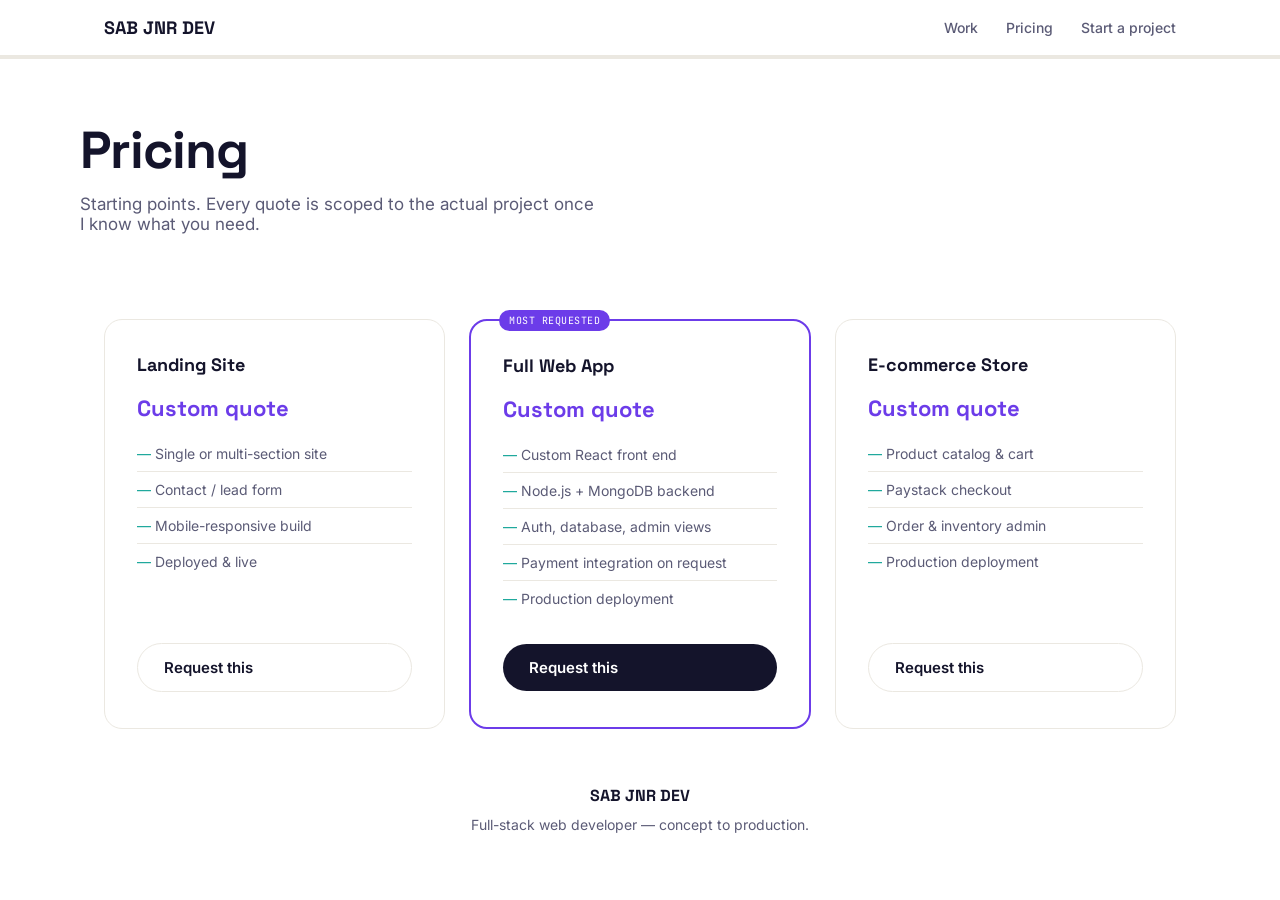
==== pricing.html @ 52405aba "commit all" ====
<!DOCTYPE html>
<html lang="en">
<head>
<meta charset="UTF-8">
<meta name="viewport" content="width=device-width, initial-scale=1.0">
<title>Pricing — SAB JNR DEV</title>
<link rel="preconnect" href="https://fonts.googleapis.com">
<link href="https://fonts.googleapis.com/css2?family=Space+Grotesk:wght@500;700&family=Inter:wght@400;500;600&family=JetBrains+Mono:wght@400;500&display=swap" rel="stylesheet">
<link rel="stylesheet" href="style.css">
</head>
<body>

<nav>
  <div class="nav-inner">
    <a href="index.html" class="brand" style="text-decoration:none;">SAB JNR DEV</a>
    <div class="nav-links">
      <a href="work.html">Work</a>
      <a href="pricing.html">Pricing</a>
      <a href="request.html">Start a project</a>
    </div>
  </div>
  <div class="pipeline-track"><div class="pipeline-fill" id="scrollFill"></div></div>
</nav>

<header class="page-hero wrap">
  <h1>Pricing</h1>
  <p class="lead">Starting points. Every quote is scoped to the actual project once I know what you need.</p>
</header>

<section class="wrap" style="padding-top:8px;">
  <div class="pricing-grid">
    <div class="price-card">
      <h3>Landing Site</h3>
      <div class="price">Custom quote</div>
      <ul>
        <li>Single or multi-section site</li>
        <li>Contact / lead form</li>
        <li>Mobile-responsive build</li>
        <li>Deployed & live</li>
      </ul>
      <a href="request.html" class="btn btn-ghost">Request this</a>
    </div>
    <div class="price-card featured">
      <h3>Full Web App</h3>
      <div class="price">Custom quote</div>
      <ul>
        <li>Custom React front end</li>
        <li>Node.js + MongoDB backend</li>
        <li>Auth, database, admin views</li>
        <li>Payment integration on request</li>
        <li>Production deployment</li>
      </ul>
      <a href="request.html" class="btn btn-primary">Request this</a>
    </div>
    <div class="price-card">
      <h3>E-commerce Store</h3>
      <div class="price">Custom quote</div>
      <ul>
        <li>Product catalog & cart</li>
        <li>Paystack checkout</li>
        <li>Order & inventory admin</li>
        <li>Production deployment</li>
      </ul>
      <a href="request.html" class="btn btn-ghost">Request this</a>
    </div>
  </div>
</section>

<footer>
  <div class="brand">SAB JNR DEV</div>
  <p>Full-stack web developer — concept to production.</p>
</footer>

<script src="script.js"></script>
</body>
</html>
---- style.css ----
:root{
  --bg:#FFFFFF;
  --bg-alt:#FCFAF6;
  --ink:#14142B;
  --ink-soft:#5B5B76;
  --violet:#6C3CE9;
  --violet-soft:#EFE7FD;
  --coral:#FF5A3C;
  --coral-soft:#FFE9E3;
  --teal:#0FA396;
  --teal-soft:#DFF6F3;
  --yellow:#FFC93C;
  --yellow-soft:#FFF6DD;
  --line:#EBE8E1;
  --radius:18px;
}
*{box-sizing:border-box;}
html{scroll-behavior:smooth;}
body{
  margin:0;
  background:var(--bg);
  color:var(--ink);
  font-family:'Inter',sans-serif;
  -webkit-font-smoothing:antialiased;
}
h1,h2,h3{font-family:'Space Grotesk',sans-serif;margin:0;line-height:1.05;}
.mono{font-family:'JetBrains Mono',monospace;}
a{color:inherit;}
.wrap{max-width:1120px;margin:0 auto;padding:0 24px;}
section{padding:104px 0;}
@media (max-width:640px){ section{padding:64px 0;} }

/* NAV + pipeline signature */
nav{
  position:sticky;top:0;z-index:50;background:rgba(255,255,255,.88);backdrop-filter:blur(10px);
  border-bottom:1px solid var(--line);
}
.nav-inner{display:flex;align-items:center;justify-content:space-between;padding:16px 24px;max-width:1120px;margin:0 auto;}
.brand{font-family:'Space Grotesk';font-weight:700;font-size:18px;}
.nav-links{display:flex;gap:28px;font-size:14px;font-weight:500;}
.nav-links a{text-decoration:none;color:var(--ink-soft);transition:color .15s;}
.nav-links a:hover{color:var(--ink);}
.pipeline-track{height:3px;width:100%;background:var(--line);position:relative;overflow:hidden;}
.pipeline-fill{height:100%;width:0%;background:var(--violet);transition:width .1s linear;}
@media (max-width:640px){ .nav-links{display:none;} }

/* HERO */
.hero{padding-top:72px;padding-bottom:48px;}
.eyebrow{
  display:inline-flex;align-items:center;gap:8px;font-family:'JetBrains Mono';font-size:12px;
  color:var(--violet);background:var(--violet-soft);padding:6px 12px;border-radius:100px;margin-bottom:24px;
}
.eyebrow .dot{width:6px;height:6px;border-radius:50%;background:var(--teal);animation:blink 1.6s infinite;}
@keyframes blink{0%,100%{opacity:1;}50%{opacity:.25;}}
.hero h1{font-size:clamp(38px,6vw,72px);font-weight:700;letter-spacing:-.02em;max-width:820px;}
.hero h1 .accent{color:var(--violet);}
.hero p.lead{font-size:19px;color:var(--ink-soft);max-width:560px;margin-top:20px;}
.hero-cta{display:flex;gap:14px;margin-top:36px;flex-wrap:wrap;}
.btn{
  font-family:'Inter';font-weight:600;font-size:15px;padding:14px 26px;border-radius:100px;border:none;cursor:pointer;
  text-decoration:none;display:inline-flex;align-items:center;gap:8px;transition:transform .15s ease;
}
.btn:hover{transform:translateY(-2px);}
.btn-primary{background:var(--ink);color:#fff;}
.btn-ghost{background:#fff;color:var(--ink);border:1.5px solid var(--line);}

/* Pipeline stage bar (signature element) */
.stages{display:flex;gap:0;margin-top:64px;border-top:1px solid var(--line);border-bottom:1px solid var(--line);overflow-x:auto;}
.stage{flex:1;min-width:120px;padding:18px 16px;border-right:1px solid var(--line);}
.stage:last-child{border-right:none;}
.stage .num{font-family:'JetBrains Mono';font-size:11px;color:var(--violet);}
.stage .label{font-family:'Space Grotesk';font-weight:700;font-size:14px;margin-top:6px;}

/* SECTION HEADS */
.head-tag{font-family:'JetBrains Mono';font-size:12px;color:var(--ink-soft);text-transform:uppercase;letter-spacing:.06em;}
.head-title{font-size:clamp(28px,4vw,40px);margin-top:0;max-width:600px;}

/* SERVICES */
.services-grid{display:grid;grid-template-columns:repeat(3,1fr);gap:24px;margin-top:44px;}
@media (max-width:900px){ .services-grid{grid-template-columns:1fr 1fr;} }
@media (max-width:600px){ .services-grid{grid-template-columns:1fr;} }
.service-card{border-radius:var(--radius);padding:36px 32px;position:relative;overflow:hidden;background:var(--bg-alt);border:1px solid var(--line);}
.service-card h3{font-size:21px;margin-bottom:12px;}
.service-card p{color:var(--ink-soft);font-size:15px;line-height:1.6;margin:0;}
.service-card .tag{font-family:'JetBrains Mono';font-size:11px;display:inline-block;margin-bottom:18px;padding:5px 12px;border-radius:100px;}
.sc-violet .tag{background:var(--violet-soft);color:var(--violet);}
.sc-coral .tag{background:var(--coral-soft);color:var(--coral);}
.sc-teal .tag{background:var(--teal-soft);color:var(--teal);}
.sc-yellow .tag{background:var(--yellow-soft);color:#966b00;}

/* PORTFOLIO */
.portfolio-list{display:flex;flex-direction:column;gap:20px;margin-top:48px;}
.project{
  border:1px solid var(--line);border-radius:var(--radius);padding:36px;display:grid;grid-template-columns:1.1fr 1fr;gap:32px;align-items:center;
}
@media (max-width:800px){ .project{grid-template-columns:1fr;} }
.project .status{font-family:'JetBrains Mono';font-size:11px;padding:5px 12px;border-radius:100px;display:inline-flex;align-items:center;gap:6px;margin-bottom:14px;}
.status.live{background:var(--teal-soft);color:var(--teal);}
.status.build{background:var(--yellow-soft);color:#966b00;}
.status .dot{width:6px;height:6px;border-radius:50%;background:currentColor;}
.project h3{font-size:26px;margin-bottom:12px;}
.project p{color:var(--ink-soft);font-size:15px;line-height:1.6;margin:0 0 16px 0;}
.stack-tags{display:flex;gap:8px;flex-wrap:wrap;}
.stack-tag{font-family:'JetBrains Mono';font-size:11px;background:var(--bg-alt);border:1px solid var(--line);padding:5px 10px;border-radius:6px;}
.project-visual{
  border-radius:14px;height:190px;display:flex;align-items:center;justify-content:center;font-family:'Space Grotesk';font-weight:700;font-size:15px;color:#fff;
  position:relative;overflow:hidden;
}
.pv-1{background:linear-gradient(135deg,var(--violet),#9B6CFF);}
.pv-2{background:linear-gradient(135deg,var(--coral),#FF9166);}
.pv-1 .browser-dot,.pv-2 .browser-dot{position:absolute;top:14px;left:14px;display:flex;gap:6px;}
.browser-dot span{width:8px;height:8px;border-radius:50%;background:rgba(255,255,255,.6);display:block;}

/* PRICING */
.pricing-grid{display:grid;grid-template-columns:repeat(3,1fr);gap:24px;margin-top:44px;}
@media (max-width:820px){ .pricing-grid{grid-template-columns:1fr;} }
.price-card{border:1px solid var(--line);border-radius:var(--radius);padding:36px 32px;display:flex;flex-direction:column;}
.price-card.featured{border:2px solid var(--violet);position:relative;}
.price-card.featured::before{
  content:"MOST REQUESTED";font-family:'JetBrains Mono';font-size:10px;color:#fff;background:var(--violet);
  position:absolute;top:-11px;left:28px;padding:4px 10px;border-radius:100px;letter-spacing:.05em;
}
.price-card h3{font-size:18px;margin-bottom:6px;}
.price-card .price{font-family:'Space Grotesk';font-size:22px;font-weight:700;margin:14px 0;color:var(--violet);}
.price-card .price span{font-family:'Inter';font-size:14px;font-weight:400;color:var(--ink-soft);}
.price-card ul{list-style:none;padding:0;margin:0 0 28px 0;flex:1;}
.price-card li{font-size:14px;color:var(--ink-soft);padding:9px 0;border-top:1px solid var(--line);}
.price-card li:first-child{border-top:none;}
.price-card li::before{content:"— ";color:var(--teal);}

/* TESTIMONIALS */
.testi-grid{display:grid;grid-template-columns:repeat(3,1fr);gap:24px;margin-top:44px;}
@media (max-width:820px){ .testi-grid{grid-template-columns:1fr;} }
.testi-card{background:var(--bg-alt);border-radius:var(--radius);padding:32px;}
.testi-card p{font-size:15px;line-height:1.6;color:var(--ink);margin:0 0 20px 0;}
.testi-who{font-family:'JetBrains Mono';font-size:12px;color:var(--ink-soft);}

/* REQUEST FORM */
.form-section{background:var(--ink);color:#fff;border-radius:24px;margin:0 24px;padding:56px 40px;max-width:1072px;margin-left:auto;margin-right:auto;}
@media (max-width:640px){ .form-section{padding:36px 22px;border-radius:16px;} }
.form-section .head-tag{color:#B8B8D6;}
.form-section .head-title{color:#fff;}
.form-section .head-title + p{color:#B8B8D6;margin-top:12px;max-width:520px;}
form{margin-top:40px;display:grid;grid-template-columns:1fr 1fr;gap:18px;}
@media (max-width:640px){ form{grid-template-columns:1fr;} }
.full{grid-column:1/-1;}
label{font-size:13px;font-weight:500;color:#D6D6EE;display:block;margin-bottom:7px;}
input,select,textarea{
  width:100%;padding:13px 14px;border-radius:10px;border:1px solid #38385C;background:#1C1C40;color:#fff;
  font-family:'Inter';font-size:14px;
}
input:focus,select:focus,textarea:focus{outline:2px solid var(--violet);outline-offset:1px;}
textarea{resize:vertical;min-height:100px;}
::placeholder{color:#7A7AA0;}
.submit-row{display:flex;align-items:center;gap:16px;margin-top:6px;}
.form-msg{font-family:'JetBrains Mono';font-size:13px;}
.form-msg.ok{color:#6EE7C9;}
.form-msg.err{color:#FF9B85;}

/* WORK PAGE (case study) */
.page-hero{padding:64px 0 16px;}
.page-hero h1{font-size:clamp(32px,5vw,52px);letter-spacing:-.02em;}
.page-hero p.lead{font-size:17px;color:var(--ink-soft);max-width:520px;margin-top:16px;}
.case-study{margin-top:48px;border:1px solid var(--line);border-radius:24px;padding:44px;}
@media (max-width:640px){ .case-study{padding:26px;border-radius:16px;} }
.case-screenshot{
  width:100%;display:block;border-radius:14px;border:1px solid var(--line);
  box-shadow:0 12px 32px rgba(20,20,43,.08);margin-bottom:32px;
}
.case-study h2{font-size:28px;margin-bottom:14px;}
.case-study .case-body{color:var(--ink-soft);font-size:15px;line-height:1.7;max-width:640px;margin-bottom:24px;}
.case-cta{display:flex;gap:14px;flex-wrap:wrap;margin-top:8px;}

/* FOOTER */
footer{padding:56px 24px 40px;text-align:center;}
footer .brand{font-size:16px;}
footer p{color:var(--ink-soft);font-size:14px;margin-top:10px;}
.admin-link{font-family:'JetBrains Mono';font-size:11px;color:var(--ink-soft);opacity:.55;text-decoration:none;display:inline-block;margin-top:24px;}
.admin-link:hover{opacity:1;}

/* ADMIN PANEL */
.admin-overlay{
  position:fixed;inset:0;background:rgba(20,20,43,.6);display:none;align-items:center;justify-content:center;z-index:100;padding:20px;
}
.admin-overlay.open{display:flex;}
.admin-box{background:#fff;border-radius:16px;padding:28px;max-width:640px;width:100%;max-height:80vh;overflow-y:auto;}
.admin-box h3{margin-bottom:16px;}
.admin-entry{border:1px solid var(--line);border-radius:10px;padding:16px;margin-bottom:10px;font-size:13px;}
.admin-entry .a-name{font-weight:600;font-family:'Space Grotesk';}
.admin-entry .a-meta{font-family:'JetBrains Mono';font-size:11px;color:var(--ink-soft);margin:4px 0 8px;}
.admin-close{margin-top:16px;}
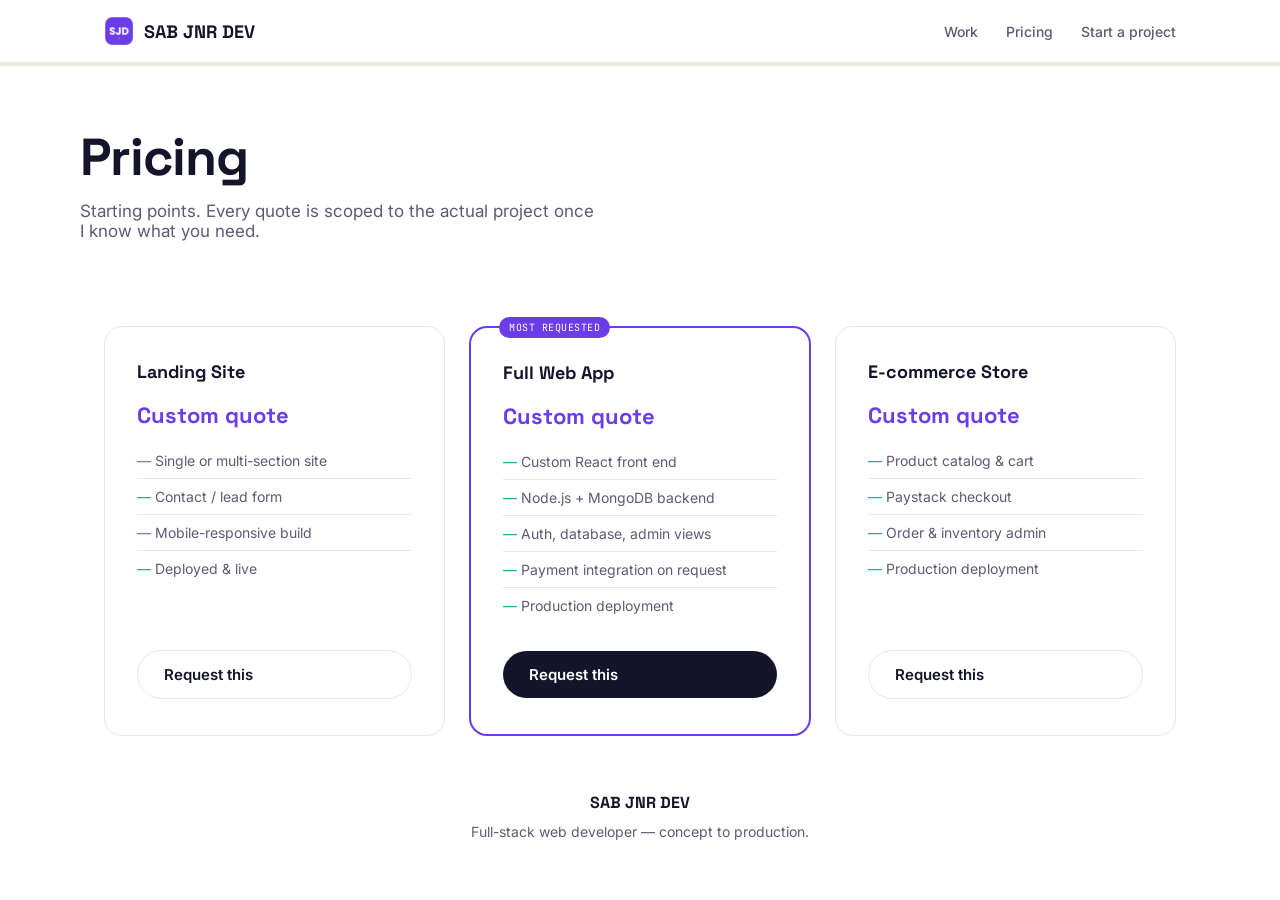
==== commit 805e8226: "commit" ====
--- a/pricing.html
+++ b/pricing.html
@@ -7,12 +7,20 @@
 <link rel="preconnect" href="https://fonts.googleapis.com">
 <link href="https://fonts.googleapis.com/css2?family=Space+Grotesk:wght@500;700&family=Inter:wght@400;500;600&family=JetBrains+Mono:wght@400;500&display=swap" rel="stylesheet">
 <link rel="stylesheet" href="style.css">
+<link rel="icon" type="image/x-icon" href="favicon.ico">
+<link rel="apple-touch-icon" href="assets/apple-touch-icon.png">
+<meta property="og:title" content="Pricing — SAB JNR DEV">
+<meta property="og:description" content="Starting points. Every quote is scoped to the actual project.">
+<meta property="og:image" content="assets/social-preview.png">
 </head>
 <body>
 
 <nav>
   <div class="nav-inner">
-    <a href="index.html" class="brand" style="text-decoration:none;">SAB JNR DEV</a>
+    <a href="index.html" class="brand" style="text-decoration:none;display:flex;align-items:center;gap:10px;">
+      <img src="assets/logo-512.png" alt="SAB JNR DEV logo" style="height:30px;width:30px;border-radius:7px;">
+      SAB JNR DEV
+    </a>
     <div class="nav-links">
       <a href="work.html">Work</a>
       <a href="pricing.html">Pricing</a>
--- a/style.css
+++ b/style.css
@@ -175,17 +175,3 @@
 footer{padding:56px 24px 40px;text-align:center;}
 footer .brand{font-size:16px;}
 footer p{color:var(--ink-soft);font-size:14px;margin-top:10px;}
-.admin-link{font-family:'JetBrains Mono';font-size:11px;color:var(--ink-soft);opacity:.55;text-decoration:none;display:inline-block;margin-top:24px;}
-.admin-link:hover{opacity:1;}
-
-/* ADMIN PANEL */
-.admin-overlay{
-  position:fixed;inset:0;background:rgba(20,20,43,.6);display:none;align-items:center;justify-content:center;z-index:100;padding:20px;
-}
-.admin-overlay.open{display:flex;}
-.admin-box{background:#fff;border-radius:16px;padding:28px;max-width:640px;width:100%;max-height:80vh;overflow-y:auto;}
-.admin-box h3{margin-bottom:16px;}
-.admin-entry{border:1px solid var(--line);border-radius:10px;padding:16px;margin-bottom:10px;font-size:13px;}
-.admin-entry .a-name{font-weight:600;font-family:'Space Grotesk';}
-.admin-entry .a-meta{font-family:'JetBrains Mono';font-size:11px;color:var(--ink-soft);margin:4px 0 8px;}
-.admin-close{margin-top:16px;}
